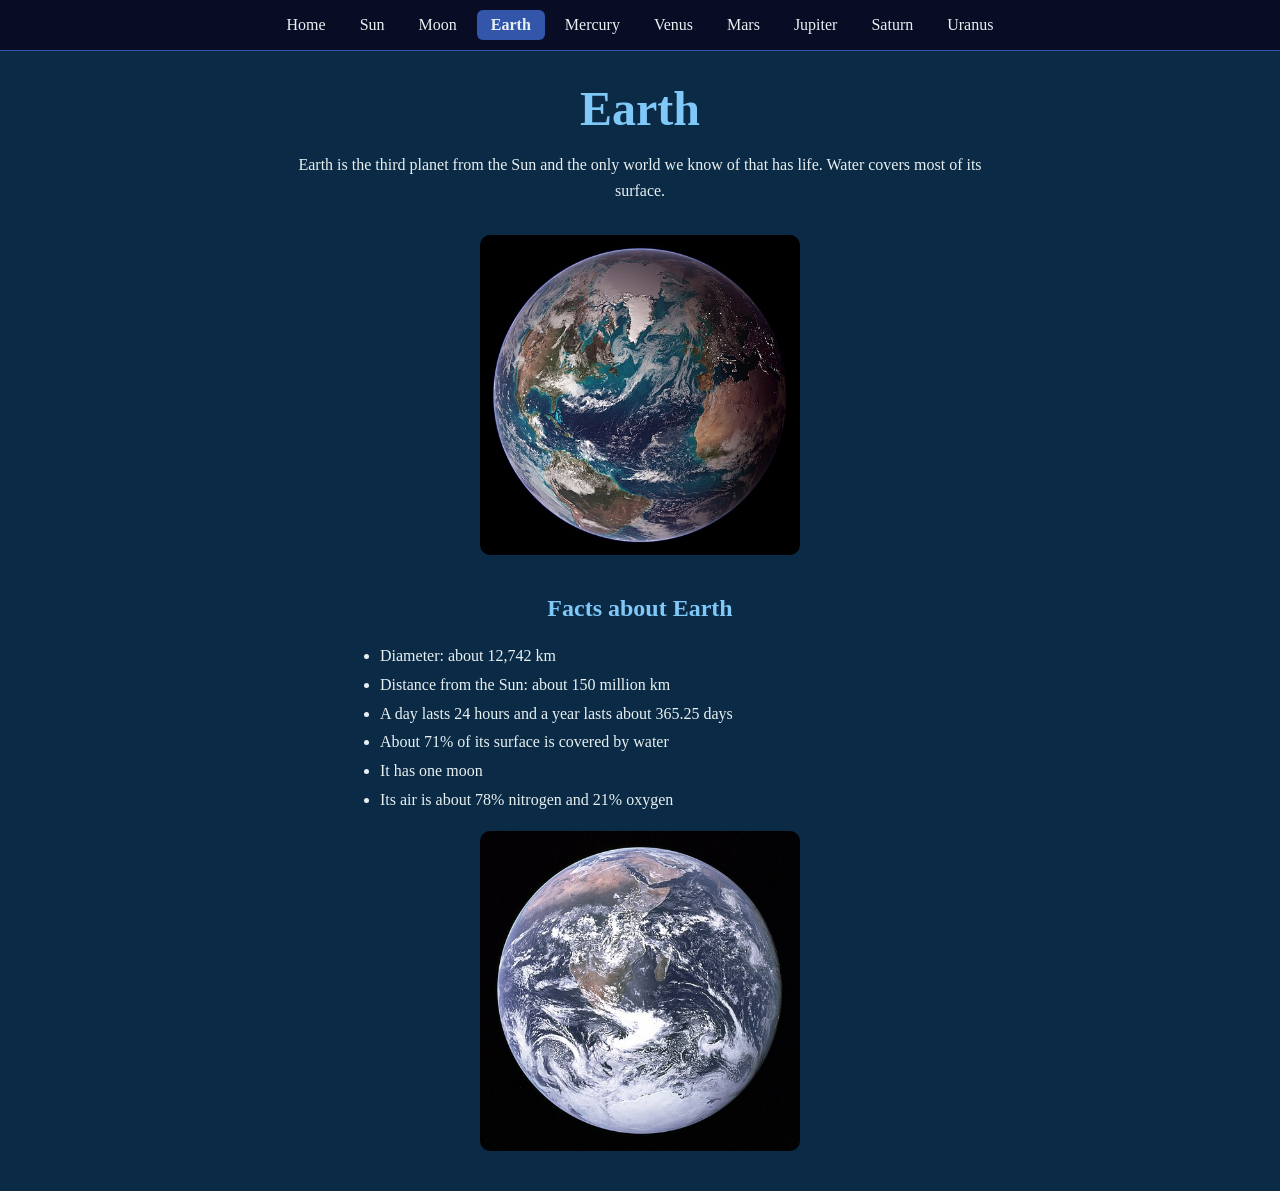
==== earth.html @ 0f67a3c4 "Add nav, sun and moon pages, and rebuild planet pages with shared styles and images" ====
<!DOCTYPE html>
<html lang="en">
<head>
    <meta charset="UTF-8">
    <meta name="viewport" content="width=device-width, initial-scale=1.0">
    <title>Earth</title>
    <link rel="stylesheet" href="css/style.css">
</head>
<body class="earth">

    <!-- Navigation bar: links to all 10 pages -->
    <nav class="site-nav">
        <a href="index.html">Home</a>
        <a href="sun.html">Sun</a>
        <a href="moon.html">Moon</a>
        <a href="earth.html" aria-current="page">Earth</a>
        <a href="mercury.html">Mercury</a>
        <a href="venus.html">Venus</a>
        <a href="mars.html">Mars</a>
        <a href="jupiter.html">Jupiter</a>
        <a href="saturn.html">Saturn</a>
        <a href="uranus.html">Uranus</a>
    </nav>

    <main class="planet-page">
        <h1>Earth</h1>
        <p class="intro">Earth is the third planet from the Sun and the only world we know of that has life. Water covers most of its surface.</p>

        <img class="photo" src="images/earth1.jpg" alt="Earth seen from space showing the Americas, blue oceans and white clouds">

        <h2>Facts about Earth</h2>
        <ul class="facts">
            <li>Diameter: about 12,742 km</li>
            <li>Distance from the Sun: about 150 million km</li>
            <li>A day lasts 24 hours and a year lasts about 365.25 days</li>
            <li>About 71% of its surface is covered by water</li>
            <li>It has one moon</li>
            <li>Its air is about 78% nitrogen and 21% oxygen</li>
        </ul>

        <img class="photo" src="images/earth2.jpg" alt="Earth as a full blue sphere photographed by the Apollo 17 astronauts">
    </main>

</body>
</html>
---- css/style.css ----
/* ==========================================================
   style.css - shared styles used by every page of the site
   (base page look + the navigation bar)
   ========================================================== */

/* ---------- Base ---------- */
body {
    margin: 0;
    min-height: 100vh;
    background: #1f2120;          /* matches the dark background of the solar system image */
    color: #e8f1f2;
    font-family: 'Trebuchet MS', 'Segoe UI', sans-serif;
    text-align: center;
}

/* ---------- Navigation bar (same markup on every page) ---------- */
.site-nav {
    position: sticky;             /* stays visible while scrolling */
    top: 0;
    z-index: 10;
    display: flex;
    flex-wrap: wrap;
    justify-content: center;
    gap: 6px;
    padding: 10px;
    background: rgba(10, 10, 35, 0.92);
    border-bottom: 1px solid #3355aa;
}

.site-nav a {
    color: #e8f1f2;
    text-decoration: none;
    padding: 6px 14px;
    border-radius: 6px;
    transition: background 0.2s ease, transform 0.15s ease;
}

.site-nav a:hover,
.site-nav a:focus-visible {
    background: #3355aa;
    transform: scale(1.06);
}

/* Highlights the link of the page you are currently on */
.site-nav a[aria-current="page"] {
    background: #3355aa;
    font-weight: bold;
}

/* ==========================================================
   Planet pages (sun, moon, and the eight planets)
   ========================================================== */

/* Layout shared by every planet page */
.planet-page {
    max-width: 700px;
    margin: 0 auto;
    padding: 20px;
}

.planet-page h1 {
    font-size: 3rem;
    margin: 10px 0;
}

.intro {
    line-height: 1.6;
}

.photo {
    width: 320px;
    max-width: 100%;
    margin: 16px 8px;
    border-radius: 10px;
}

/* Facts list: left-aligned so it is easy to read */
.facts {
    text-align: left;
    line-height: 1.8;
    max-width: 560px;
    margin: 0 auto;
}

/* ---------- Colors and fonts for each page (set by <body class="...">) ---------- */
body.sun     { background-color: #3b1d00; font-family: 'Trebuchet MS', sans-serif; }
body.moon    { background-color: #1c1c1c; font-family: 'Courier New', monospace; }
body.earth   { background-color: #0b2a45; font-family: Georgia, serif; }
body.mercury { background-color: #2b2622; font-family: 'Lucida Console', monospace; }
body.venus   { background-color: #3a2a10; font-family: 'Palatino Linotype', serif; }
body.mars    { background-color: #3a1408; font-family: Verdana, sans-serif; }
body.jupiter { background-color: #3a2814; font-family: 'Times New Roman', serif; }
body.saturn  { background-color: #3a3118; font-family: Garamond, serif; }
body.uranus  { background-color: #0f3333; font-family: Arial, sans-serif; }
body.neptune { background-color: #0e1d4a; font-family: Tahoma, sans-serif; }

/* Heading color for each page */
body.sun h1, body.sun h2         { color: #ffd34d; }
body.moon h1, body.moon h2       { color: #cfcfcf; }
body.earth h1, body.earth h2     { color: #7fc8f8; }
body.mercury h1, body.mercury h2 { color: #d8cdbd; }
body.venus h1, body.venus h2     { color: #f2d9a0; }
body.mars h1, body.mars h2       { color: #ff8a5c; }
body.jupiter h1, body.jupiter h2 { color: #e3bd8d; }
body.saturn h1, body.saturn h2   { color: #f1e2ab; }
body.uranus h1, body.uranus h2   { color: #a8eaea; }
body.neptune h1, body.neptune h2 { color: #9fc2ff; }
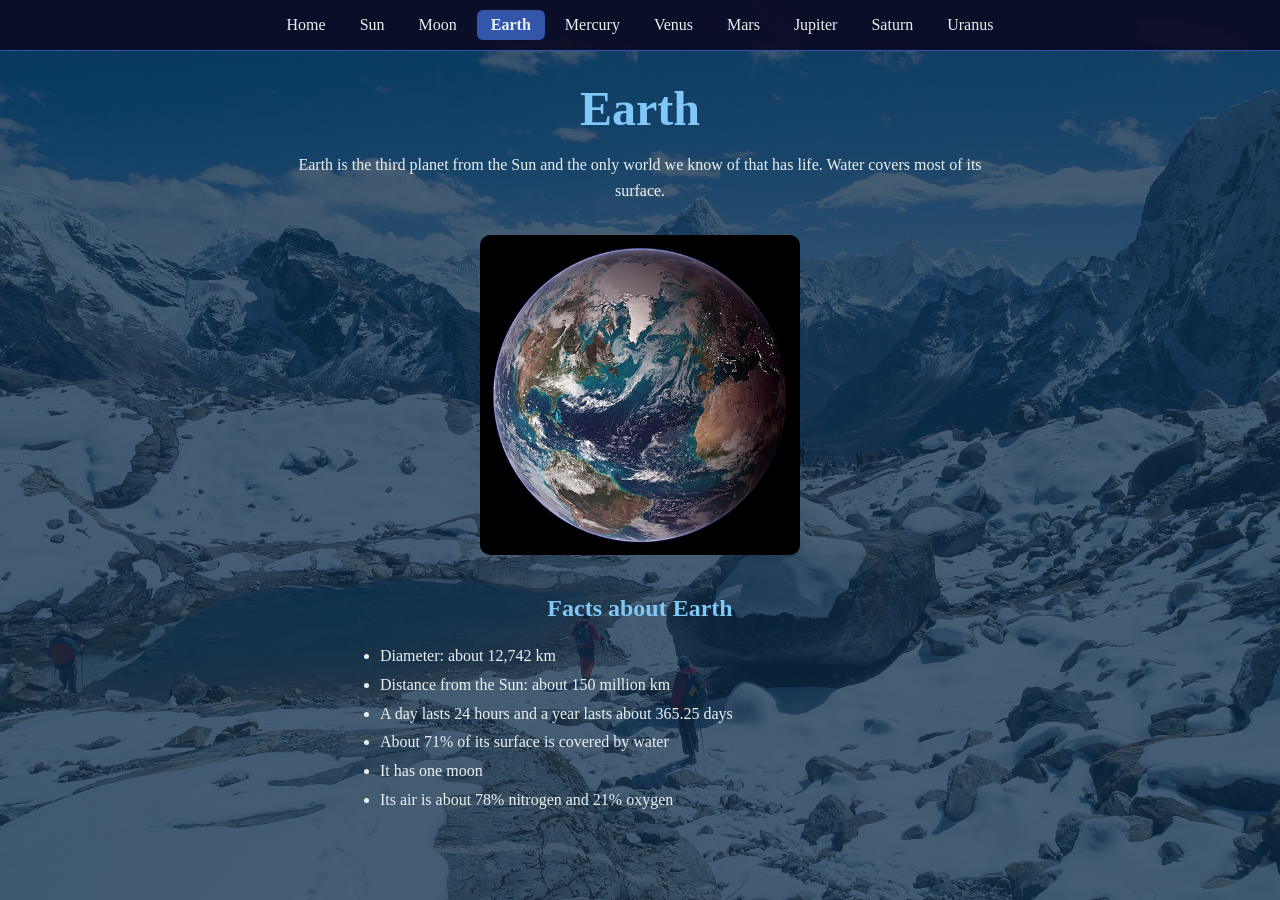
==== commit 19dd0d1c: "Add faded landscape backgrounds and remove second photo from planet pages" ====
--- a/earth.html
+++ b/earth.html
@@ -8,7 +8,7 @@
 </head>
 <body class="earth">
 
-    <!-- Navigation bar: links to all 10 pages -->
+    <!-- navigation bar -->
     <nav class="site-nav">
         <a href="index.html">Home</a>
         <a href="sun.html">Sun</a>
@@ -37,8 +37,6 @@
             <li>It has one moon</li>
             <li>Its air is about 78% nitrogen and 21% oxygen</li>
         </ul>
-
-        <img class="photo" src="images/earth2.jpg" alt="Earth as a full blue sphere photographed by the Apollo 17 astronauts">
     </main>
 
 </body>
--- a/css/style.css
+++ b/css/style.css
@@ -1,21 +1,16 @@
-/* ==========================================================
-   style.css - shared styles used by every page of the site
-   (base page look + the navigation bar)
-   ========================================================== */
-
-/* ---------- Base ---------- */
+/* dark background to match the solar system picture */
 body {
     margin: 0;
     min-height: 100vh;
-    background: #1f2120;          /* matches the dark background of the solar system image */
+    background: #1f2120;
     color: #e8f1f2;
     font-family: 'Trebuchet MS', 'Segoe UI', sans-serif;
     text-align: center;
 }
 
-/* ---------- Navigation bar (same markup on every page) ---------- */
+/* navigation bar, stays at the top when scrolling */
 .site-nav {
-    position: sticky;             /* stays visible while scrolling */
+    position: sticky;
     top: 0;
     z-index: 10;
     display: flex;
@@ -41,17 +36,13 @@
     transform: scale(1.06);
 }
 
-/* Highlights the link of the page you are currently on */
+/* link for the page you are on */
 .site-nav a[aria-current="page"] {
     background: #3355aa;
     font-weight: bold;
 }
 
-/* ==========================================================
-   Planet pages (sun, moon, and the eight planets)
-   ========================================================== */
-
-/* Layout shared by every planet page */
+/* layout for the planet pages */
 .planet-page {
     max-width: 700px;
     margin: 0 auto;
@@ -74,7 +65,7 @@
     border-radius: 10px;
 }
 
-/* Facts list: left-aligned so it is easy to read */
+/* facts list */
 .facts {
     text-align: left;
     line-height: 1.8;
@@ -82,19 +73,68 @@
     margin: 0 auto;
 }
 
-/* ---------- Colors and fonts for each page (set by <body class="...">) ---------- */
-body.sun     { background-color: #3b1d00; font-family: 'Trebuchet MS', sans-serif; }
-body.moon    { background-color: #1c1c1c; font-family: 'Courier New', monospace; }
-body.earth   { background-color: #0b2a45; font-family: Georgia, serif; }
-body.mercury { background-color: #2b2622; font-family: 'Lucida Console', monospace; }
-body.venus   { background-color: #3a2a10; font-family: 'Palatino Linotype', serif; }
-body.mars    { background-color: #3a1408; font-family: Verdana, sans-serif; }
-body.jupiter { background-color: #3a2814; font-family: 'Times New Roman', serif; }
-body.saturn  { background-color: #3a3118; font-family: Garamond, serif; }
-body.uranus  { background-color: #0f3333; font-family: Arial, sans-serif; }
-body.neptune { background-color: #0e1d4a; font-family: Tahoma, sans-serif; }
+/* landscape picture behind each page, the color on top makes it see-through */
+body.sun, body.moon, body.earth, body.mercury, body.venus,
+body.mars, body.jupiter, body.saturn, body.uranus, body.neptune {
+    background-size: cover;
+    background-position: center;
+    background-repeat: no-repeat;
+    background-attachment: fixed;
+}
 
-/* Heading color for each page */
+/* background color and font for each page */
+body.sun {
+    background-color: #3b1d00;
+    background-image: linear-gradient(rgba(59, 29, 0, 0.75), rgba(59, 29, 0, 0.75)), url('../images/sun-bg.jpg');
+    font-family: 'Trebuchet MS', sans-serif;
+}
+body.moon {
+    background-color: #1c1c1c;
+    background-image: linear-gradient(rgba(28, 28, 28, 0.75), rgba(28, 28, 28, 0.75)), url('../images/moon-bg.jpg');
+    font-family: 'Courier New', monospace;
+}
+body.earth {
+    background-color: #0b2a45;
+    background-image: linear-gradient(rgba(11, 42, 69, 0.75), rgba(11, 42, 69, 0.75)), url('../images/earth-bg.jpg');
+    font-family: Georgia, serif;
+}
+body.mercury {
+    background-color: #2b2622;
+    background-image: linear-gradient(rgba(43, 38, 34, 0.75), rgba(43, 38, 34, 0.75)), url('../images/mercury-bg.jpg');
+    font-family: 'Lucida Console', monospace;
+}
+body.venus {
+    background-color: #3a2a10;
+    background-image: linear-gradient(rgba(58, 42, 16, 0.75), rgba(58, 42, 16, 0.75)), url('../images/venus-bg.jpg');
+    font-family: 'Palatino Linotype', serif;
+}
+body.mars {
+    background-color: #3a1408;
+    background-image: linear-gradient(rgba(58, 20, 8, 0.75), rgba(58, 20, 8, 0.75)), url('../images/mars-bg.jpg');
+    font-family: Verdana, sans-serif;
+}
+body.jupiter {
+    background-color: #3a2814;
+    background-image: linear-gradient(rgba(58, 40, 20, 0.75), rgba(58, 40, 20, 0.75)), url('../images/jupiter-bg.jpg');
+    font-family: 'Times New Roman', serif;
+}
+body.saturn {
+    background-color: #3a3118;
+    background-image: linear-gradient(rgba(58, 49, 24, 0.75), rgba(58, 49, 24, 0.75)), url('../images/saturn-bg.jpg');
+    font-family: Garamond, serif;
+}
+body.uranus {
+    background-color: #0f3333;
+    background-image: linear-gradient(rgba(15, 51, 51, 0.75), rgba(15, 51, 51, 0.75)), url('../images/uranus-bg.jpg');
+    font-family: Arial, sans-serif;
+}
+body.neptune {
+    background-color: #0e1d4a;
+    background-image: linear-gradient(rgba(14, 29, 74, 0.75), rgba(14, 29, 74, 0.75)), url('../images/neptune-bg.jpg');
+    font-family: Tahoma, sans-serif;
+}
+
+/* heading colors */
 body.sun h1, body.sun h2         { color: #ffd34d; }
 body.moon h1, body.moon h2       { color: #cfcfcf; }
 body.earth h1, body.earth h2     { color: #7fc8f8; }
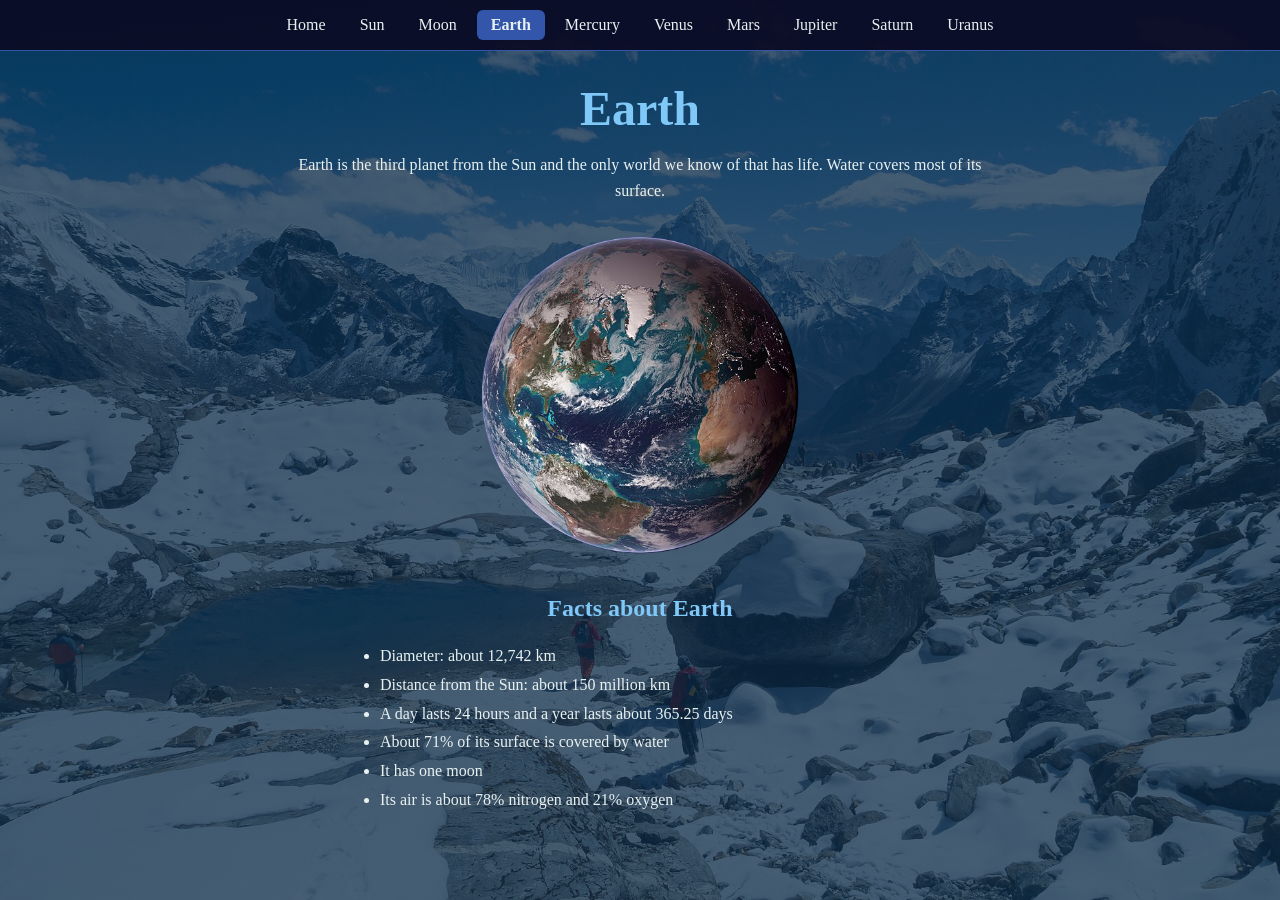
==== commit 67ae7e5c: "Use transparent cutout images for the planet photos" ====
--- a/earth.html
+++ b/earth.html
@@ -26,7 +26,7 @@
         <h1>Earth</h1>
         <p class="intro">Earth is the third planet from the Sun and the only world we know of that has life. Water covers most of its surface.</p>
 
-        <img class="photo" src="images/earth1.jpg" alt="Earth seen from space showing the Americas, blue oceans and white clouds">
+        <img class="photo" src="images/earth1.png" alt="Earth seen from space showing the Americas, blue oceans and white clouds">
 
         <h2>Facts about Earth</h2>
         <ul class="facts">
--- a/css/style.css
+++ b/css/style.css
@@ -62,7 +62,6 @@
     width: 320px;
     max-width: 100%;
     margin: 16px 8px;
-    border-radius: 10px;
 }
 
 /* facts list */
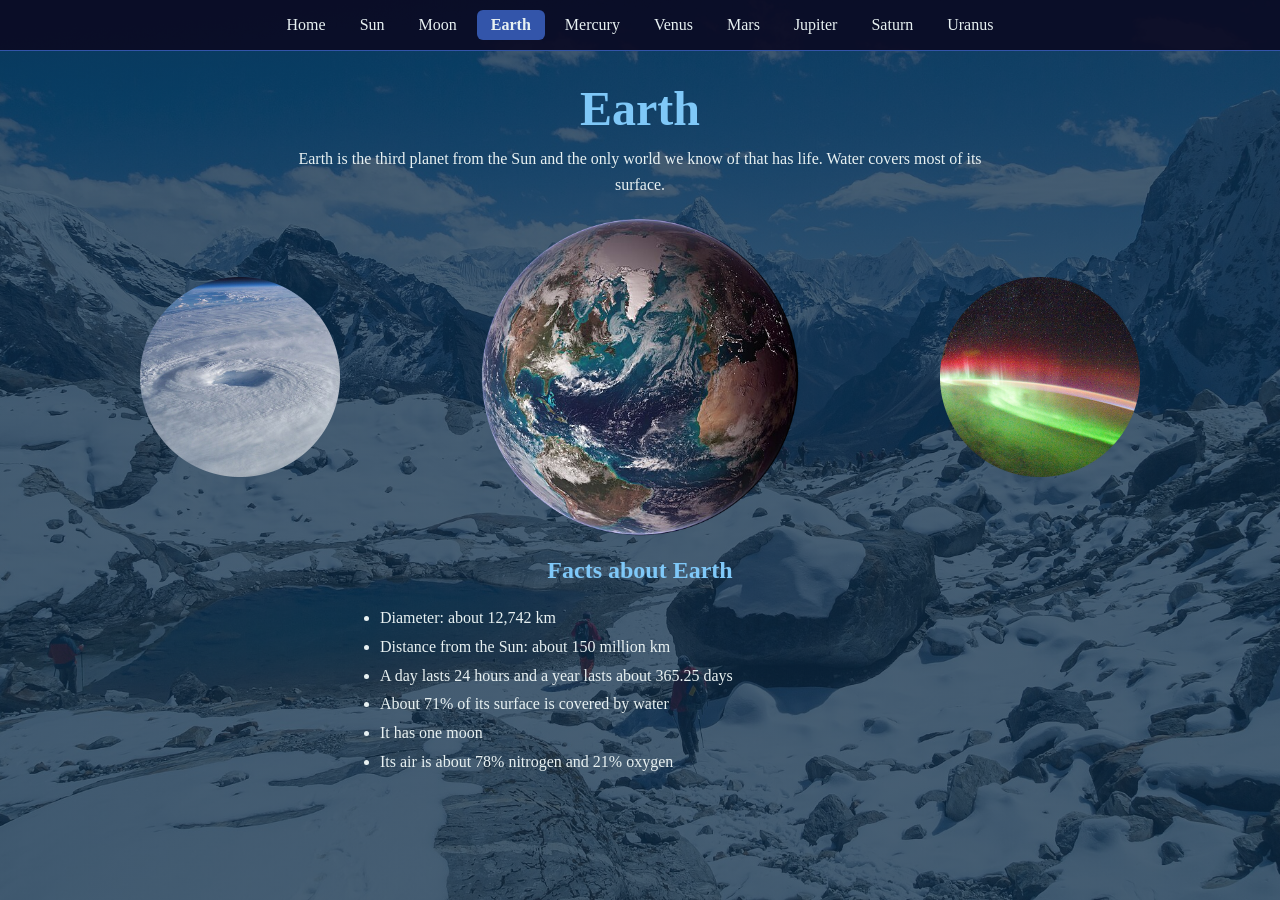
==== commit 14b3d39f: "Add left and right closeup photos in one row with each planet photo" ====
--- a/earth.html
+++ b/earth.html
@@ -26,7 +26,12 @@
         <h1>Earth</h1>
         <p class="intro">Earth is the third planet from the Sun and the only world we know of that has life. Water covers most of its surface.</p>
 
-        <img class="photo" src="images/earth1.png" alt="Earth seen from space showing the Americas, blue oceans and white clouds">
+        <!-- three photos in one row -->
+        <div class="photos">
+            <img class="side-photo" src="images/earth-left.png" alt="The eye of a hurricane seen from space">
+            <img class="photo" src="images/earth1.png" alt="Earth seen from space showing the Americas, blue oceans and white clouds">
+            <img class="side-photo" src="images/earth-right.png" alt="Green and red aurora glowing above Earth's horizon">
+        </div>
 
         <h2>Facts about Earth</h2>
         <ul class="facts">
--- a/css/style.css
+++ b/css/style.css
@@ -44,7 +44,7 @@
 
 /* layout for the planet pages */
 .planet-page {
-    max-width: 700px;
+    max-width: 1100px;
     margin: 0 auto;
     padding: 20px;
 }
@@ -55,13 +55,28 @@
 }
 
 .intro {
+    max-width: 700px;
+    margin: 0 auto;
     line-height: 1.6;
+}
+
+.photos {
+    display: flex;
+    justify-content: center;
+    align-items: center;
+    flex-wrap: wrap;
+    gap: 140px;
+    margin: 20px 0;
 }
 
 .photo {
     width: 320px;
     max-width: 100%;
-    margin: 16px 8px;
+}
+
+.side-photo {
+    width: 200px;
+    height: 200px;
 }
 
 /* facts list */
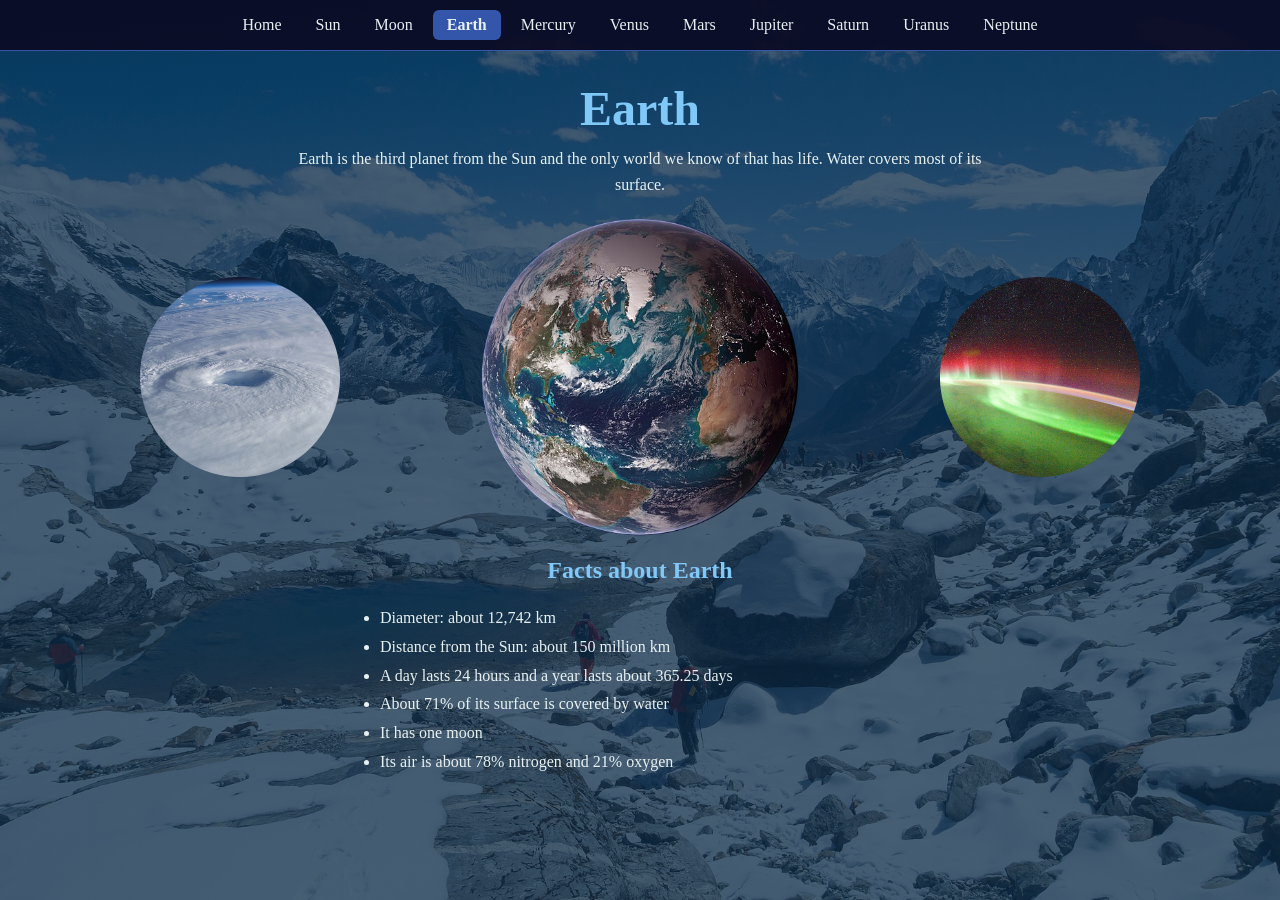
==== commit 30a6659b: "Add Neptune to the navigation bar" ====
--- a/earth.html
+++ b/earth.html
@@ -20,6 +20,7 @@
         <a href="jupiter.html">Jupiter</a>
         <a href="saturn.html">Saturn</a>
         <a href="uranus.html">Uranus</a>
+        <a href="neptune.html">Neptune</a>
     </nav>
 
     <main class="planet-page">
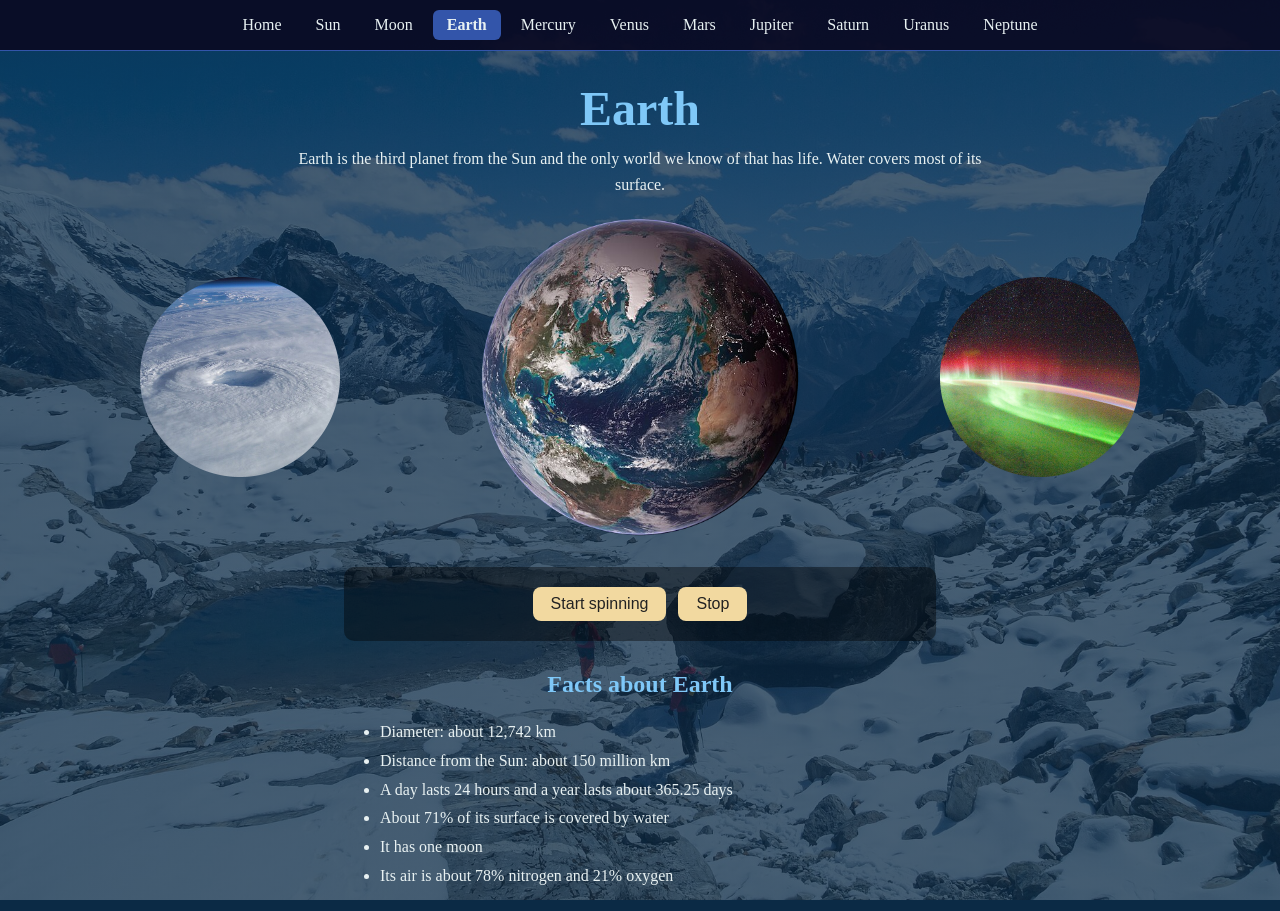
==== commit 14434d67: "Add spin start/stop buttons to the Earth page" ====
--- a/earth.html
+++ b/earth.html
@@ -5,6 +5,7 @@
     <meta name="viewport" content="width=device-width, initial-scale=1.0">
     <title>Earth</title>
     <link rel="stylesheet" href="css/style.css">
+    <script src="js/earth.js" defer></script>
 </head>
 <body class="earth">
 
@@ -30,10 +31,15 @@
         <!-- three photos in one row -->
         <div class="photos">
             <img class="side-photo" src="images/earth-left.png" alt="The eye of a hurricane seen from space">
-            <img class="photo" src="images/earth1.png" alt="Earth seen from space showing the Americas, blue oceans and white clouds">
+            <img id="main-photo" class="photo" src="images/earth1.png" alt="Earth seen from space showing the Americas, blue oceans and white clouds">
             <img class="side-photo" src="images/earth-right.png" alt="Green and red aurora glowing above Earth's horizon">
         </div>
 
+        <!-- JavaScript feature -->
+        <div class="feature">
+            <button id="spin-start" type="button">Start spinning</button>
+            <button id="spin-stop" type="button">Stop</button>
+        </div>
         <h2>Facts about Earth</h2>
         <ul class="facts">
             <li>Diameter: about 12,742 km</li>
--- a/css/style.css
+++ b/css/style.css
@@ -159,3 +159,80 @@
 body.saturn h1, body.saturn h2   { color: #f1e2ab; }
 body.uranus h1, body.uranus h2   { color: #a8eaea; }
 body.neptune h1, body.neptune h2 { color: #9fc2ff; }
+
+/* hides an element until a button shows it */
+.hidden {
+    display: none;
+}
+
+/* box that holds each page's JavaScript feature */
+.feature {
+    max-width: 560px;
+    margin: 30px auto;
+    padding: 16px;
+    background: rgba(0, 0, 0, 0.4);
+    border-radius: 10px;
+}
+
+.feature button {
+    margin: 4px;
+    padding: 8px 18px;
+    font-size: 1rem;
+    background: #f2d9a0;
+    color: #222;
+    border: none;
+    border-radius: 8px;
+    cursor: pointer;
+}
+
+.feature button:hover {
+    background: #ffe9b8;
+}
+
+.feature input {
+    width: 100px;
+    padding: 6px;
+    font-size: 1rem;
+}
+
+.feature .output {
+    min-height: 1.5em;
+    font-weight: bold;
+}
+
+/* pop-up box, used on the Venus page */
+.modal {
+    position: fixed;
+    top: 120px;
+    left: 0;
+    right: 0;
+    z-index: 20;
+    width: 90%;
+    max-width: 500px;
+    margin: 0 auto;
+    padding: 20px;
+    background: #2a1d08;
+    border: 2px solid #f2d9a0;
+    border-radius: 10px;
+    box-shadow: 0 0 40px rgba(0, 0, 0, 0.9);
+}
+
+/* animations that the buttons turn on and off */
+@keyframes spin {
+    to { transform: rotate(360deg); }
+}
+
+@keyframes glow {
+    from { filter: drop-shadow(0 0 10px #ffd34d); }
+    to   { filter: drop-shadow(0 0 45px #ff9d00); }
+}
+
+/* sun glow animation */
+.glowing {
+    animation: glow 1s ease-in-out infinite alternate;
+}
+
+/* earth spin animation */
+.spinning {
+    animation: spin 8s linear infinite;
+}
